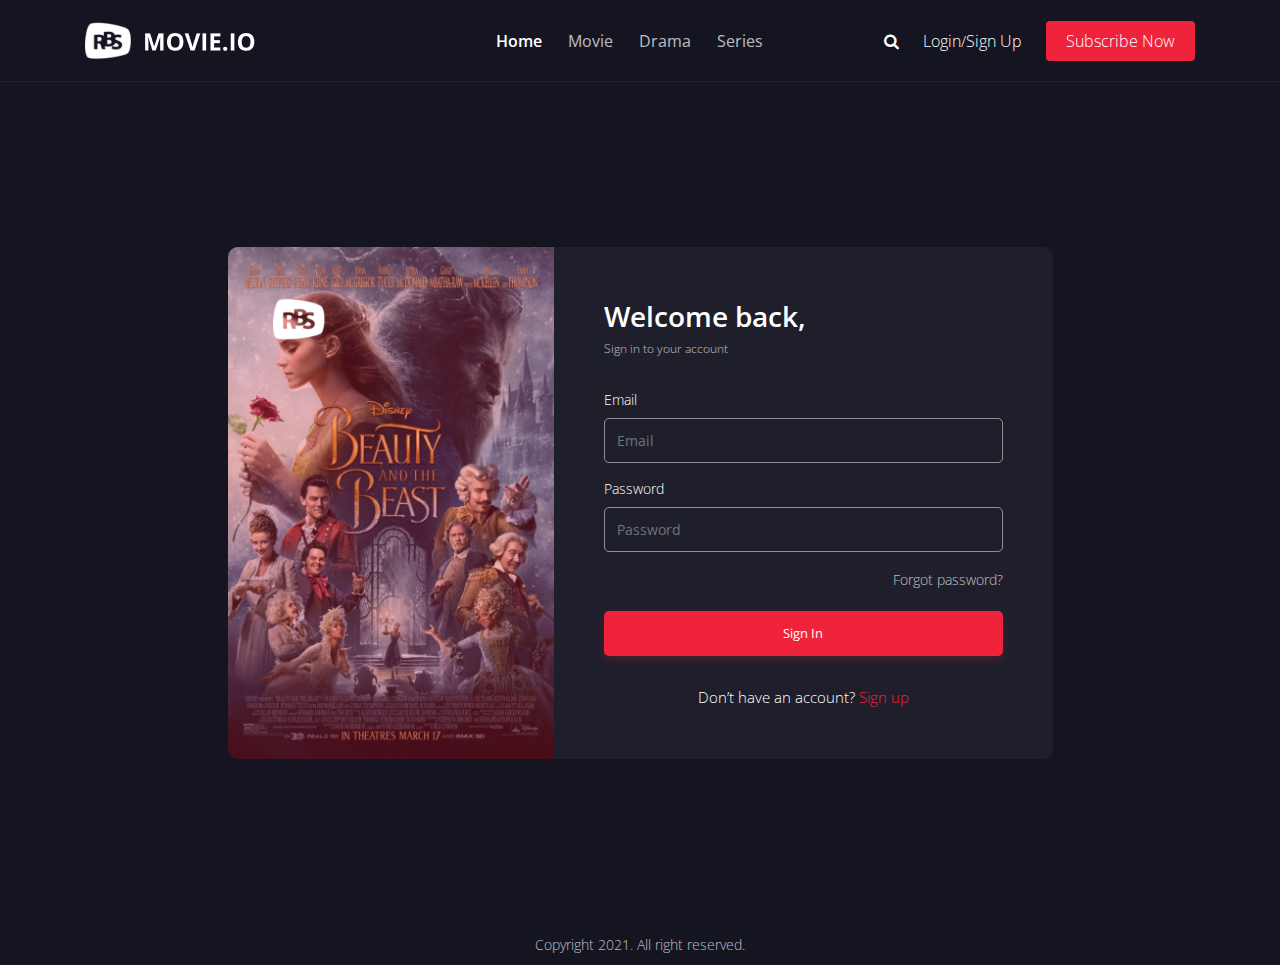
==== login.html @ 31310646 "login and register and search design" ====
<!DOCTYPE html>
<html lang="en">
<head>
    <meta charset="UTF-8">
    <meta name="viewport" content="width=device-width, initial-scale=1.0">
    <title>Login - Movie App</title>
    <link rel="icon" href="assets/img/light-logo.png" type="image/gif">
    <!--CSS Styles-->
    <link href="assets/css/bootstrap.min.css" rel="stylesheet">
    <link href="https://cdnjs.cloudflare.com/ajax/libs/font-awesome/4.7.0/css/font-awesome.css" rel="stylesheet">
    <link href="https://fonts.googleapis.com/css2?family=Open+Sans:ital,wght@0,400;0,600;0,700;0,800;1,400&display=swap" rel="stylesheet">
    <link href="assets/css/owl.carousel.min.css" rel="stylesheet">
    <link href="assets/css/style.css" rel="stylesheet">
    <link href="assets/css/responsive.css" rel="stylesheet">
</head>
<body>
    <header>
        <div class="header-menu-area">
            <div class="container">
                <div class="row align-items-center">
                    <div class="col-md-4">
                        <a href="index.html" class="logo"><img src="assets/img/logo.png" alt="Movie App"></a>
                    </div>
                    <div class="col-md-4">
                        <div class="primary-menu">
                            <ul class="main-menu text-center">
                                <li class="current-menu-item"><a href="index.html">Home</a></li>
                                <li><a href="#">Movie</a></li>
                                <li><a href="#">Drama</a></li>
                                <li><a href="#">Series</a></li>
                            </ul>
                        </div>
                    </div>
                    <div class="col-md-4 text-right">
                        <div class="header-right-area">
                            <ul class="list-unstyled m-0">
                                <li class="list-inline-item">
                                    <a href="#" class="search-trigger"><i class="fa fa-search"></i></a>
                                    <div class="float-search-box">
                                        <form action="">
                                            <input class="form-control" type="text" name="search" id="search" placeholder="Please type to search movie...">
                                        </form>
                                    </div>
                                </li>
                                <li class="list-inline-item"><a href="login.html" class="inline-link">Login</a>/<a href="register.html" class="inline-link">Sign Up</a></li>
                                <li class="list-inline-item"><a href="#" class="movie-btn">Subscribe Now</a></li>
                            </ul>
                        </div>
                    </div>
                </div>
            </div>
        </div>
    </header>

    <section class="form-section">
        <div class="container">
            <div class="row justify-content-center">
                <div class="col-md-9">
                    <div class="form-container">
                        <div class="row">
                            <div class="col-md-5">
                                <div class="form-cover-bg">
                                    <img class="form-cover" src="assets/img/login-bg.png" alt="Movie App">
                                    <img class="form-light-logo" src="assets/img/light-logo.png" alt="Movie App">
                                </div>
                            </div>
                            <div class="col-md-7">
                                <div class="form-right-side">
                                    <div class="form-header">
                                        <h1>Welcome back,</h1>
                                        <p>Sign in to your account</p>
                                    </div>
                                    <form action="">
                                        <div class="form-group">
                                            <label for="email">Email</label>
                                            <input class="form-control" type="email" name="email" id="email" placeholder="Email">
                                        </div>
                                        <div class="form-group">
                                            <label for="password">Password</label>
                                            <input class="form-control" type="password" name="password" id="password" placeholder="Password">
                                        </div>
                                        <div class="form-link text-right">
                                            <a href="#">Forgot password?</a>
                                        </div>
                                        <button type="submit" class="btn btn-movie">Sign In</button>
                                        <div class="form-bottom-link">
                                            <span>Don’t have an account?</span>
                                            <a href="#">Sign up</a>
                                        </div>
                                    </form>
                                </div>
                            </div>
                        </div>
                    </div>
                </div>
            </div>
        </div>
    </section>

    <footer>
        <div class="footer-copy-right">
            <div class="container">
                <div class="row">
                    <div class="col-lg-12">
                        <p class="text-center">Copyright 2021. All right reserved.</p>
                    </div>
                </div>
            </div>
        </div>
    </footer>

    <script src="assets/js/jquery-3.5.1.min.js"></script>
    <script src="assets/js/popper.min.js"></script>
    <script src="assets/js/bootstrap.min.js"></script>
    <script src="assets/js/owl.carousel.min.js"></script>
    <script src="assets/js/main.js"></script>
</body>
</html>
---- assets/css/style.css ----
/*!
Theme Name: Quickstart Pack
Theme URI: https://github.com/aminurislamarnob/
Author: Aminur Islam Arnob
Author URI: https://github.com/aminurislamarnob/
Description: Quickstart HTML Pack With Bootstrap 4
*/

:root{
    --movie-red:#EF233C;
    --movie-black:#0B0B18;
    --movie-black-2:#151522;
    --movie-white:#ffffff;
}


body {
    font-family: 'Open Sans', sans-serif;
    color: var(--azna-gray);
    line-height: 1.5;
    font-size: 15px;
    font-weight: 300;
}

h1,
h2,
h3,
h4,
h5,
h6 {
    margin: 0 0 15px;
    font-weight: 700;
    color: var(--azna-black);
}
a:focus,
.form-control:focus,
.btn:focus,
button:focus,
video:focus, .btn:focus{
    outline: 0 solid;
    -webkit-box-shadow: none;
            box-shadow: none;
}

img {
    max-width: 100%;
    height: auto;
}

a{color: var(--azna-orange);}
a:hover {
    text-decoration: none;
    color: var(--azna-black);
}

a, .trans-3, button, input[type=submit] {
    -webkit-transition: all 0.3s ease;
    -o-transition: all 0.3s ease;
    transition: all 0.3s ease;
}

.trans-4 {
    -webkit-transition: all 0.4s ease;
    -o-transition: all 0.4s ease;
    transition: all 0.4s ease;
}

.trans-4 {
    -webkit-transition: all 0.5s ease;
    -o-transition: all 0.5s ease;
    transition: all 0.5s ease;
}

.trans-5 {
    -webkit-transition: all 0.5s ease-in;
    -o-transition: all 0.5s ease-in;
    transition: all 0.5s ease-in;
}

.trans-6 {
    -webkit-transition: all 0.6s ease-in;
    -o-transition: all 0.6s ease-in;
    transition: all 0.6s ease-in;
}

strong, b {
    font-weight: 700;
}

/* ::-webkit-input-placeholder {
    color: #151428;
}

:-ms-input-placeholder { 
    color: #151428;
}

::placeholder, textarea::placeholder {
    color: #151428;
} */
.pb-30{
    padding-bottom: 30px;
}
.mb-30{
    margin-bottom: 30px;
}
.mb-20{
    margin-bottom: 20px;
}
.pb-60{
    padding-bottom: 60px;
}
.mb-60{
    margin-bottom: 60px;
}
.pb-100{
    padding-bottom: 100px;
}
.pt-30{
    padding-top: 30px;
}
.mt-30{
    margin-top: 30px;
}
.pt-60{
    padding-top: 60px;
}
.pt-80{
    padding-top: 80px!important;
}
.pb-80{
    padding-bottom: 80px!important;
}
.mt-60{
    margin-top: 60px;
}
.pt-100{
    padding-top: 100px;
}
.container.max-container {
    max-width: 1440px;
}

/*Menu Area*/
header{
    position: relative;
}
.main-menu, .main-menu ul {
    margin: 0;
    padding: 0;
    list-style: none;
    text-transform: capitalize;
}

.main-menu > li {
    display: inline-block;
}

.header-menu-area .logo img {
    max-height: 55px;
}

.main-menu > li > a {
    display: block;
    padding: 30px 0;
    margin-right: 22px;
}

.main-menu li a {
    color: var(--movie-white);
    font-weight: 400;
    font-size: 16px;
    opacity: 0.7;
    line-height: 22px;
}
.main-menu li.current-menu-item a {
    color: var(--movie-white);
    font-weight: 600;
    opacity: 1;
}

.main-menu li a:hover {
    color: var(--movie-white);
    opacity: 1;
}
.main-menu li {
    position: relative;
}

.main-menu li.menu-item-has-children > a::after {
    font-family: 'FontAwesome';
    font-size: 13px;
    padding-left: 6px;
    content: "\f0d7";
}
.main-menu .sub-menu {
    position: absolute;
    background: #fff;
    width: 270px;
    padding: 20px;
    transition: .4s;
    left: 0;
    top: 70px;
    opacity: 0;
    visibility: hidden;
    z-index: -1;
    text-align: left;
}

.main-menu .sub-menu a {
    display: block;
    color: var(--azna-gray);
    padding: 10px 0;
    border-bottom: 1px solid #f2f5f7;
    font-weight: 400;
}
.main-menu .sub-menu a:hover{
    color: var(--movie-black-2);
}

.main-menu li.menu-item-has-children:hover .sub-menu {
    opacity: 1;
    visibility: visible;
    z-index: 1;
    top: 84px;
}

.main-menu .sub-menu li:last-child a {
    border-bottom: 0px;
}
.main-menu .sub-menu li:first-child a {
    padding-top: 0;
}
.header-menu-area {
    background: var(--movie-black-2);
    box-shadow: inset 0px -1px 0px rgb(255 255 255 / 5%);
}
.header-right-area a {
    color: var(--movie-white);
    font-size: 16px;
}
.header-right-area li{
    position: relative;
}

.movie-btn {
    display: inline-block;
    background: var(--movie-red);
    padding: 8px 20px;
    border-radius: 4px;
    transition: .3s;
}
.movie-btn:hover{
    background: var(--movie-white);
    color: var(--movie-red);
}

.header-right-area .list-inline-item:not(:last-child) {
    margin-right: 20px;
}
.header-right-area a:hover {
    color: var(--movie-red);
}
.header-right-area {
    color: var(--movie-white);
}

/*Header Search*/
.float-search-box {
    position: absolute;
    right: -9px;
    left: auto;
    overflow: hidden;
    bottom: -60px;
    opacity: 0;
    visibility: hidden;
    transition: .4s;
}
.float-search-box.active{
    bottom: -73px;
    opacity: 1;
    visibility: visible;
    z-index: 9;
}
.float-search-box input.form-control {
    min-width: 350px;
    background: #151522;
    border-color: rgb(255 255 255 / 20%);
}

.float-search-box button {
    float: right;
}

/*Slider area*/
.slider-item img {
    height: 670px;
    object-fit: cover;
}
.slider-item {
    position: relative;
    z-index: 1;
}

.slider-item::after {
    position: absolute;
    content: "";
    left: 0;
    right: 0;
    top: 0;
    bottom: 0;
    background: linear-gradient(180deg, rgba(239, 35, 60, 0.2) -21.88%, #151522 100%);
}
.slider-area .owl-dots button {
    width: 8px;
    height: 8px;
    background: #fff!important;
    margin: 0 4px;
    bottom: 20px;
    border-radius: 50%;
    opacity: 0.30;
}

.slider-area .owl-dots {
    position: absolute;
    bottom: 20px;
    text-align: center;
    left: 0;
    right: 0;
}

.slider-area .owl-dots button.active {
    width: 10px;
    height: 10px;
    opacity: 1;
}
.slider-text h1 {
    font-size: 72px;
    line-height: 65px;
    font-weight: 800;
    color: #fff;
    margin-bottom: 20px;
}
.slider-text-container {
    position: absolute;
    z-index: 9;
    left: 0;
    right: 0;
    top: 50%;
    transform: translateY(-50%);
}

.slider-text {
    color: #fff;
}

.release-date {
    font-size: 18px;
    font-weight: 600;
    text-transform: capitalize;
    margin-bottom: 20px;
}

.slider-text p {
    font-size: 16px;
    line-height: 24px;
    font-weight: 400;
    margin-bottom: 50px;
    max-width: 540px;
}

.play-btn {
    display: inline-block;
    width: 45px;
    height: 45px;
    background: #ffffff;
    color: #ef233c;
    text-align: center;
    line-height: 45px;
    box-shadow: 1px 4px 10px rgba(239, 35, 60, 0.25);
    border-radius: 50%;
    font-size: 20px;
}
.play-btn:hover {
    background: #ef233c;
    color: #fff;
}

.play-btn i {
    margin-left: 5px;
}

.watch-button {
    display: flex;
}

.watch-text .duration {
    display: list-item;
    font-size: 14px;
    font-weight: 400;
}
.watch-text .duration::marker {
    content: "";
}

.watch-text {
    font-size: 18px;
    font-weight: 600;
    line-height: 25px;
    text-transform: capitalize;
    margin-left: 15px;
}
/*Movie Thumbnail Design*/
.section-title h2 {
    text-transform: uppercase;
    font-size: 32px;
    line-height: 44px;
    color: #EF233C;
    margin-bottom: 30px;
    line-height: 1;
}

.trending-movies {
    padding: 30px 0;
    background: #151522;
}
.movie-poster {
    margin-bottom: 18px;
}
.movie-poster img {
    border-radius: 10px;
    height: 150px;
    object-fit: cover;
    filter: drop-shadow(0px 20px 35px rgba(0, 0, 0, 0.5));
}

.movie-desc h4 {
    color: var(--movie-white);
    text-transform: capitalize;
    font-size: 17px;
    margin-bottom: 4px;
    font-weight: 500;
    line-height: 24.5px;
}
.movie-desc h4 a:hover {
    color: var(--movie-red);
}

.movie-categories a, .movie-ratings {
    text-transform: capitalize;
    color: var(--movie-white);
    font-size: 14px;
}

.movie-ratings i {
    color: var(--movie-red);
    margin-right: 8px;
}

.movie-categories {
    margin-bottom: 4px;
    opacity: 0.7;
    color: var(--movie-white);
}
.movie-categories a:hover{
    color: var(--movie-red);
}
.view-link {
    color: #fff;
    opacity: 0.70;
    font-size: 16px;
}

.view-link:hover {
    opacity: 1;
    color: #fff;
}
.movie-ratings span{
    color: #fff;
    opacity: 0.70; 
}
.movie-long-thumb .movie-poster img {
    height: 300px;
    object-fit: cover;
}
.movie-wishlist {
    background: #ef233c;
    width: 40px;
    height: 40px;
    display: inline-block;
    border-radius: 50%;
    text-align: center;
    line-height: 41px;
    font-size: 20px;
    color: #fff;
    position: absolute;
    right: 15px;
    top: 15px;
    z-index: 9;
}

.movie-wishlist:hover {
    background: #fff;
    color: #ef233c;
}

/*Movies Details Page*/
.movies-details {
    background: #151522;
}

.movies-details h2 {
    color: #fff;
    font-size: 30px;
    font-weight: 600;
    margin-bottom: 30px;
}

.movies-details p {
    color: #fff;
    font-size: 16px;
    line-height: 26px;
    opacity: 0.7;
}


/*Login Page*/
.form-section {
    background: #151522;
}

.form-container {
    background: #1F1F2C;
    border-radius: 10px;
    margin: 165px 0;
}

.form-right-side {
    height: 100%;
    padding: 50px 50px 50px 20px;
}

.form-header h1 {
    font-weight: 600;
    font-size: 28px;
    line-height: 38px;
    color: #fff;
    margin-bottom: 3px;
}

.form-header p {
    font-size: 12px;
    line-height: 22px;
    color: #fff;
    opacity: 0.7;
    margin: 0;
}

.form-header {
    margin-bottom: 30px;
}

.form-right-side label {
    font-size: 14px;
    line-height: 20px;
    display: block;
    color: #fff;
    text-transform: capitalize;
}
.form-control {
    background: transparent;
    border: 1.5px solid rgb(255 255 255 / 50%);
    border-radius: 5px;
    font-size: 14px;
    height: 45px;
    line-height: 45px;
}

.form-control:focus {
    border-color: #EF233C;
    background: transparent;
}

.form-link a {
    color: #fff;
    font-size: 14px;
    opacity: 0.7;
}

.btn-movie {
    background: #EF233C;
    box-shadow: 0px 4px 8px rgb(239 35 60 / 20%);
    border-radius: 5px;
    color: #fff;
    width: 100%;
    font-size: 13px;
    padding: 12px 10px;
    text-transform: capitalize;
    transition: .3s;
}
.btn-movie:hover {
    background: #fff;
    color: #ef233c;
}

.form-link {
    margin-bottom: 20px;
}

.form-bottom-link {
    text-align: center;
    font-size: 15px;
    color: #fff;
    margin-top: 30px;
}

.form-bottom-link a {
    color: #ef233c;
}

.form-cover-bg img {
    border-top-left-radius: 10px;
    border-bottom-left-radius: 10px;
}

.form-cover-bg .form-light-logo {
    position: absolute;
    left: 45px;
    top: 50px;
    z-index: 1;
}

.form-cover-bg .form-cover {
    height: 100%;
    object-fit: cover;
}

.form-cover-bg {
    position: relative;
    z-index: 1;
    height: 100%;
}

.form-cover-bg::after {
    position: absolute;
    left: 0;
    top: 0;
    right: 0;
    bottom: 0;
    background: #EF233C;
    opacity: 0.3;
    content: "";
    border-top-left-radius: 10px;
    border-bottom-left-radius: 10px;
}
.social-links a:hover {
    color: #ef233c;
}
.modal button.close {
    position: absolute;
    right: -35px;
    top: 0;
    opacity: 1;
    text-shadow: none;
    color: #fff;
    font-weight: 300;
    font-size: 30px;
    background: #EF233C;
    width: 35px;
    height: 35px;
    line-height: 35px;
}

/*Footer Style*/
.site-footer {
    background: #0B0B18;
    padding: 50px 0;
}

.site-footer h2 {
    font-size: 24px;
    font-weight: 700;
    color: var(--movie-red);
    margin-bottom: 30px;
}

.social-links ul li a {
    color: #fff;
    display: inline-block;
    padding: 0 5px;
}

.footer-links ul li a {
    font-size: 16px;
    text-transform: capitalize;
    color: #fff;
}

.social-links {
    margin: 27px 0;
}

.footer-copy-right {
    background: #151522;
    padding: 10px 0;
    font-size: 14px;
}

.footer-copy-right p {
    margin: 0;
    color: #fff;
    opacity: 0.7;
}
.footer-links .main-menu li a {
    padding: 0;
}
---- assets/css/responsive.css ----
@media only screen and (max-width: 1700px) {

}

@media only screen and (max-width: 1700px) and (min-width: 1024px)  {

}

@media only screen and (max-width: 1365px) { 

}

@media only screen and (max-width: 1024px) { 

}

@media only screen and (min-width: 991px) {

}

@media only screen and (max-width: 1200px) { 

}



@media only screen and (max-width: 991px) {

}


@media only screen and (max-width: 767px) { 

}
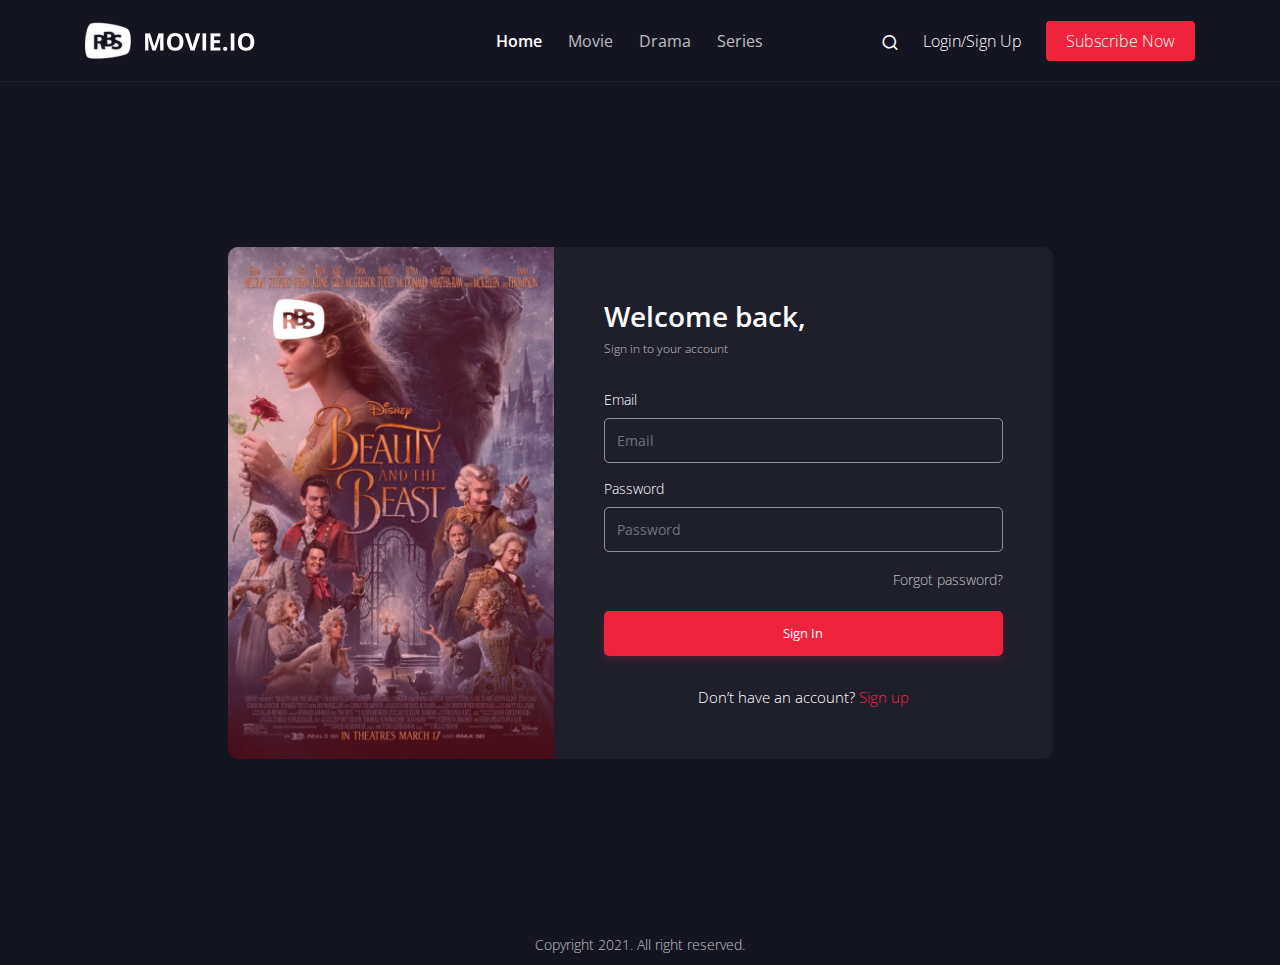
==== commit d392ce7f: "movie detalis page fixing" ====
--- a/login.html
+++ b/login.html
@@ -10,7 +10,7 @@
     <link href="https://cdnjs.cloudflare.com/ajax/libs/font-awesome/4.7.0/css/font-awesome.css" rel="stylesheet">
     <link href="https://fonts.googleapis.com/css2?family=Open+Sans:ital,wght@0,400;0,600;0,700;0,800;1,400&display=swap" rel="stylesheet">
     <link href="assets/css/owl.carousel.min.css" rel="stylesheet">
-    <link href="assets/css/style.css" rel="stylesheet">
+    <link href="assets/css/style.css?v=1.1" rel="stylesheet">
     <link href="assets/css/responsive.css" rel="stylesheet">
 </head>
 <body>
@@ -35,7 +35,7 @@
                         <div class="header-right-area">
                             <ul class="list-unstyled m-0">
                                 <li class="list-inline-item">
-                                    <a href="#" class="search-trigger"><i class="fa fa-search"></i></a>
+                                    <a href="#" class="search-trigger"><i class="icon-search"></i></a>
                                     <div class="float-search-box">
                                         <form action="">
                                             <input class="form-control" type="text" name="search" id="search" placeholder="Please type to search movie...">
@@ -113,6 +113,6 @@
     <script src="assets/js/popper.min.js"></script>
     <script src="assets/js/bootstrap.min.js"></script>
     <script src="assets/js/owl.carousel.min.js"></script>
-    <script src="assets/js/main.js"></script>
+    <script src="assets/js/main.js?v=1.1.1"></script>
 </body>
 </html>--- a/assets/css/style.css
+++ b/assets/css/style.css
@@ -140,6 +140,50 @@
 .container.max-container {
     max-width: 1440px;
 }
+
+/*CUstom Font Icons*/
+@font-face {
+    font-family: 'icomoon';
+    src:  url('../fonts/icomoon.eot?gm34i5');
+    src:  url('../fonts/icomoon.eot?gm34i5#iefix') format('embedded-opentype'),
+      url('../fonts/icomoon.ttf?gm34i5') format('truetype'),
+      url('../fonts/icomoon.woff?gm34i5') format('woff'),
+      url('../fonts/icomoon.svg?gm34i5#icomoon') format('svg');
+    font-weight: normal;
+    font-style: normal;
+    font-display: block;
+  }
+  
+  [class^="icon-"], [class*=" icon-"] {
+    /* use !important to prevent issues with browser extensions that change fonts */
+    font-family: 'icomoon' !important;
+    speak: never;
+    font-style: normal;
+    font-weight: normal;
+    font-variant: normal;
+    text-transform: none;
+    line-height: 1;
+  
+    /* Better Font Rendering =========== */
+    -webkit-font-smoothing: antialiased;
+    -moz-osx-font-smoothing: grayscale;
+  }
+  
+  .icon-download:before {
+    content: "\e900";
+  }
+  .icon-play:before {
+    content: "\e901";
+  }
+  .icon-search:before {
+    content: "\e902";
+  }
+  .icon-share-2:before {
+    content: "\e903";
+  }
+  .icon-x:before {
+    content: "\e904";
+  }  
 
 /*Menu Area*/
 header{
@@ -266,6 +310,11 @@
 }
 
 /*Header Search*/
+a.search-trigger i {
+    font-size: 18px;
+    position: relative;
+    top: 3px;
+}
 .float-search-box {
     position: absolute;
     right: -9px;
@@ -379,9 +428,9 @@
     line-height: 45px;
     box-shadow: 1px 4px 10px rgba(239, 35, 60, 0.25);
     border-radius: 50%;
-    font-size: 20px;
-}
-.play-btn:hover {
+    font-size: 22px;
+}
+.play-btn:hover, .movie-details-group-icons a:hover i {
     background: #ef233c;
     color: #fff;
 }
@@ -410,6 +459,43 @@
     text-transform: capitalize;
     margin-left: 15px;
 }
+.movie-detail-slider p {
+    margin-bottom: 20px;
+}
+
+.movie-details-group-icons {
+    margin-bottom: 50px;
+}
+
+.movie-details-group-icons a i {
+    display: inline-block;
+    border: 1px solid #fff;
+    width: 40px;
+    height: 40px;
+    text-align: center;
+    line-height: 37px;
+    font-size: 17px;
+    border-radius: 50%;
+    margin-right: 10px;
+    transition: .3s;
+}
+
+.movie-details-group-icons li:not(:last-child) {
+    margin-right: 40px;
+}
+
+.movie-details-group-icons a {
+    font-size: 14px;
+}
+
+.movie-details-group-icons a i.icon-play::before {
+    margin-left: 3px;
+}
+
+.movie-details-group-icons a i.icon-share-2::before {
+    margin-left: -2px;
+}
+
 /*Movie Thumbnail Design*/
 .section-title h2 {
     text-transform: uppercase;
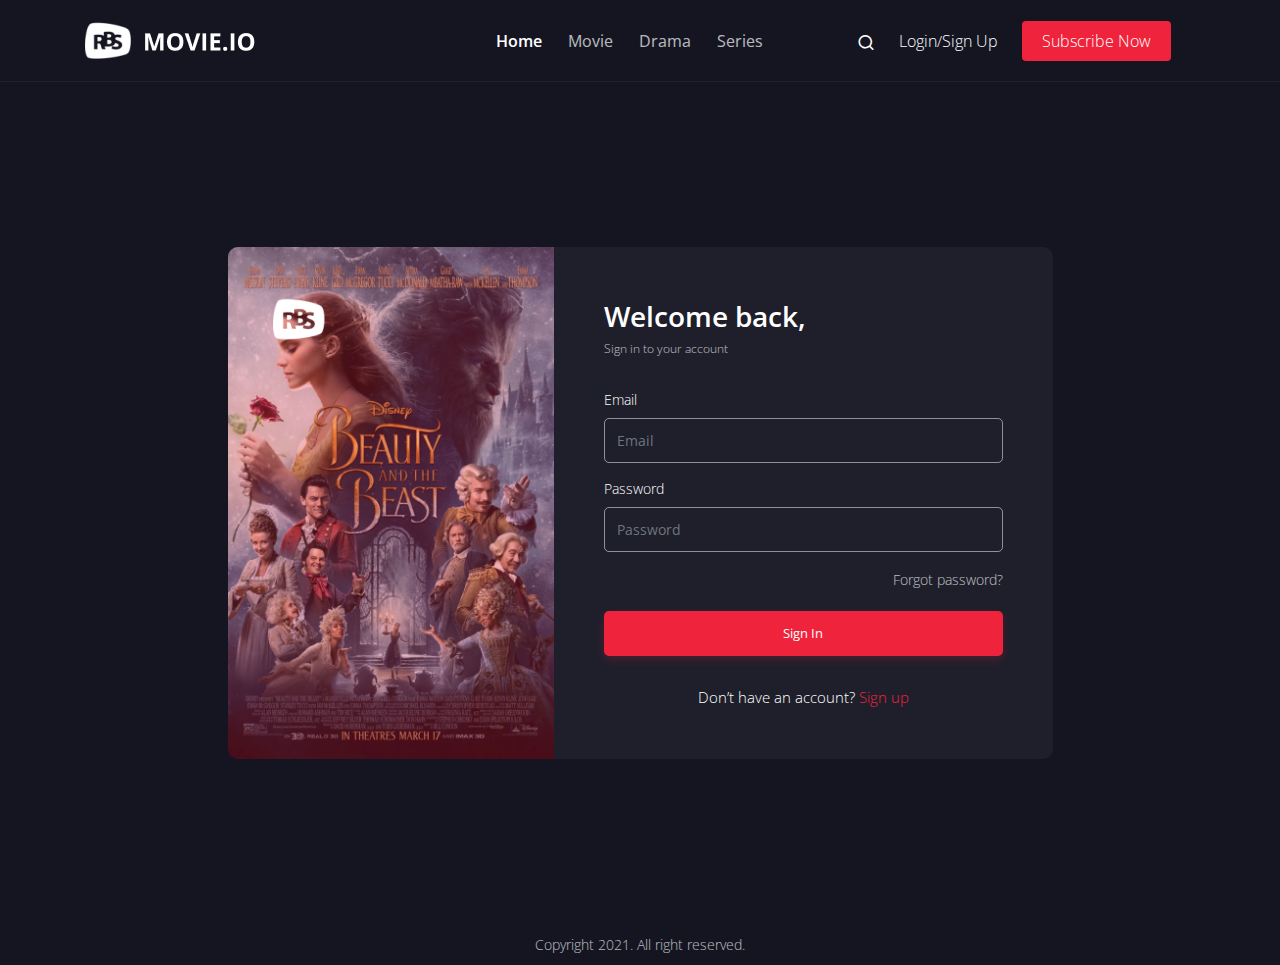
==== commit 2dca724f: "responsive done" ====
--- a/login.html
+++ b/login.html
@@ -14,14 +14,15 @@
     <link href="assets/css/responsive.css" rel="stylesheet">
 </head>
 <body>
+    <div class="mobile-menu-backdrop"></div>
     <header>
         <div class="header-menu-area">
             <div class="container">
                 <div class="row align-items-center">
-                    <div class="col-md-4">
+                    <div class="col-6 col-lg-3 col-xl-4">
                         <a href="index.html" class="logo"><img src="assets/img/logo.png" alt="Movie App"></a>
                     </div>
-                    <div class="col-md-4">
+                    <div class="col-lg-4 col-xl-4 order-3 order-lg-2">
                         <div class="primary-menu">
                             <ul class="main-menu text-center">
                                 <li class="current-menu-item"><a href="index.html">Home</a></li>
@@ -29,9 +30,15 @@
                                 <li><a href="#">Drama</a></li>
                                 <li><a href="#">Series</a></li>
                             </ul>
+
+                            <ul class="extra-mobile-menu main-menu d-block d-lg-none">
+                                <li><a href="login.html" class="inline-link">Login</a></li>
+                                <li><a href="register.html" class="inline-link">Sign Up</a></li>
+                                <li><a href="#" class="movie-btn">Subscribe Now</a></li>
+                            </ul>
                         </div>
                     </div>
-                    <div class="col-md-4 text-right">
+                    <div class="col-6 col-lg-5 col-xl-4 text-right order-2 order-lg-3">
                         <div class="header-right-area">
                             <ul class="list-unstyled m-0">
                                 <li class="list-inline-item">
@@ -42,8 +49,15 @@
                                         </form>
                                     </div>
                                 </li>
-                                <li class="list-inline-item"><a href="login.html" class="inline-link">Login</a>/<a href="register.html" class="inline-link">Sign Up</a></li>
-                                <li class="list-inline-item"><a href="#" class="movie-btn">Subscribe Now</a></li>
+                                <li class="list-inline-item d-none d-lg-inline-block"><a href="login.html" class="inline-link">Login</a>/<a href="register.html" class="inline-link">Sign Up</a></li>
+                                <li class="list-inline-item d-none d-lg-inline-block"><a href="#" class="movie-btn">Subscribe Now</a></li>
+                                <li class="list-inline-item">
+                                    <div class="mobile-menu-trigger">
+                                        <span></span>
+                                        <span></span>
+                                        <span></span>
+                                    </div>
+                                </li>
                             </ul>
                         </div>
                     </div>
@@ -55,7 +69,7 @@
     <section class="form-section">
         <div class="container">
             <div class="row justify-content-center">
-                <div class="col-md-9">
+                <div class="col-lg-9">
                     <div class="form-container">
                         <div class="row">
                             <div class="col-md-5">
--- a/assets/css/style.css
+++ b/assets/css/style.css
@@ -20,6 +20,7 @@
     line-height: 1.5;
     font-size: 15px;
     font-weight: 300;
+    background-color: var(--movie-black-2);
 }
 
 h1,
--- a/assets/css/responsive.css
+++ b/assets/css/responsive.css
@@ -10,8 +10,10 @@
 
 }
 
-@media only screen and (max-width: 1024px) { 
-
+@media only screen and (max-width: 1200px) { 
+    .header-right-area .list-inline-item:not(:last-child){
+        margin-right: .5rem;
+    }
 }
 
 @media only screen and (min-width: 991px) {
@@ -25,10 +27,158 @@
 
 
 @media only screen and (max-width: 991px) {
+    .movie-thumbnail {
+        margin: 20px 0;
+    }
+    .float-search-box.active {
+        top: 60px;
+        border-radius: 0px;
+        left: 0;
+        right: 0;
+        position: fixed;
+    }
 
+    /*Mobile Menu*/
+    .mobile-menu-backdrop{
+        position: fixed;
+        left: 0;
+        top: 0;
+        bottom: 0;
+        right: 0;
+        opacity: 0;
+        visibility: hidden;
+        transition: .4s;
+        width: 100%;
+        background: #151522;
+        z-index: -1;
+    }
+    .mobile-menu-backdrop.active{
+        opacity: 0.6;
+        visibility: visible;
+        z-index: 99;
+    }
+    .header-menu-area {
+        padding: 15px 0;
+    }
+    a.search-trigger i {
+        font-size: 30px;
+        top: -1px;
+    }
+    
+    a.search-trigger {
+        display: inline-block;
+        margin-right: 10px;
+    }
+    header .mobile-menu-trigger.active span {
+        background: #ef233c;
+    }
+    header .mobile-menu-trigger {
+        width: 30px;
+        margin-right: 0;
+        margin-left: auto;
+        height: 30px;
+        top: 5px;
+        position: relative;
+    }
+    header .mobile-menu-trigger span {
+        display: inline-block;
+        width: 30px;
+        height: 2px;
+        background: #fff;
+        position: absolute;
+        top: 0;
+        transition: .4s;
+        left: 0;
+    }
+    header .mobile-menu-trigger span:nth-child(2) {
+        top: 8px;
+    }
+    
+    header .mobile-menu-trigger span:nth-child(3) {
+        top: 17px;
+    }
+    header .primary-menu {
+        position: fixed;
+        left: -280px;
+        top: 0;
+        z-index: 999;
+        background: #151522;
+        width: 280px;
+        height: 100%;
+        transition: .4s;
+        opacity: 0;
+        visibility: hidden;
+        overflow-y: scroll;
+    }
+    
+    header .primary-menu li {
+        display: block;
+    }
+    
+    header .primary-menu a {
+        margin: 0!important;
+        padding: 10px 15px!important;
+    }
+    
+    header .main-menu > li > a {
+        border-bottom: 1px solid #202036;
+    }
+    
+    header .primary-menu.active {
+        left: 0;
+        opacity: 1;
+        visibility: visible;
+    }
+    header .mobile-menu-trigger.active span:nth-child(3) {
+        transform: rotate(45deg);
+        top: 8px;
+    }
+    header .mobile-menu-trigger.active span:nth-child(1) {
+        transform: rotate(45deg);
+        top: 8px;
+    }
+    
+    header .mobile-menu-trigger.active span:nth-child(2) {
+        transform: rotate(135deg);
+    }
+    header ul.main-menu.text-center {
+        text-align: left!important;
+    }
 }
 
 
 @media only screen and (max-width: 767px) { 
-
+    .slider-text h1 {
+        font-size: 45px;
+        line-height: 1;
+    }
+    
+    a.view-link {
+        display: block;
+        text-align: left;
+    }
+    
+    .movie-poster img, .movie-long-thumb .movie-poster img {
+        width: 100%;
+        height: auto;
+    }
+    .modal button.close {
+        right: 0;
+        top: -35px;
+    }
+    .movie-details-group-icons li:not(:last-child) {
+        margin-right: 20px;
+        margin-bottom: 15px;
+    }
+    .form-cover-bg {
+        display: none;
+    }
+    
+    .form-right-side {
+        padding: 40px 20px;
+    }
+    
+    .form-container {
+        margin: 80px 0;
+    }
 }